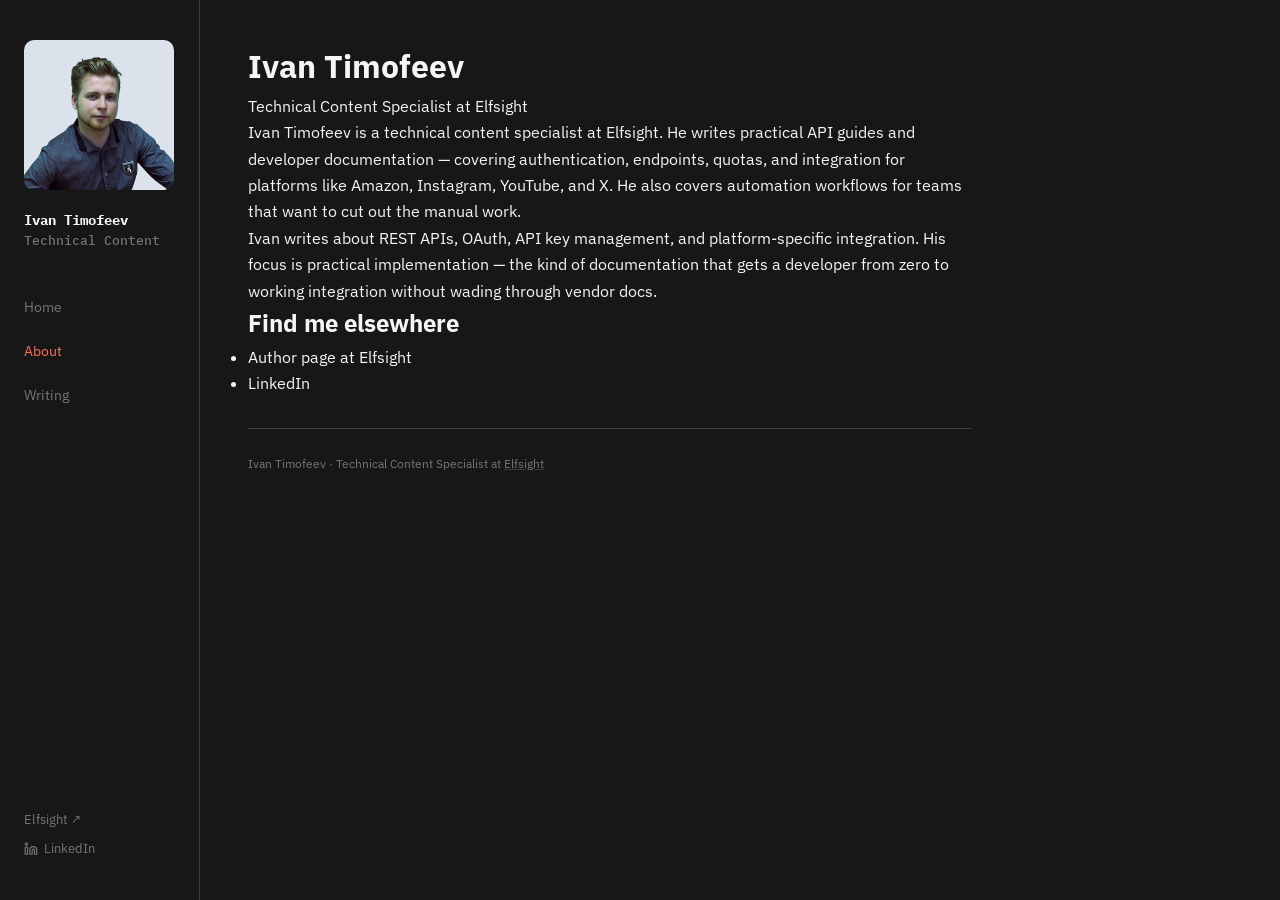
==== about/index.html @ 3353dd78 "Initial deploy" ====
<!DOCTYPE html>
<html lang="en">
<head>
    <meta charset="UTF-8">
    <meta name="viewport" content="width=device-width, initial-scale=1.0">
    <title>About — Ivan Timofeev</title>
    <meta name="description" content="Ivan Timofeev writes practical API guides and developer documentation at Elfsight — covering authentication, endpoints, and integration for major platforms.">
    <link rel="canonical" href="https://itimofeev.cv/about">
    <link rel="preconnect" href="https://fonts.googleapis.com">
    <link rel="preconnect" href="https://fonts.gstatic.com" crossorigin>
    <link href="https://fonts.googleapis.com/css2?family=IBM+Plex+Sans:ital,wght@0,400;0,500;0,600;1,400&family=IBM+Plex+Mono:wght@400;500&display=swap" rel="stylesheet">
    <script type="application/ld+json">
    {
        "@context": "https://schema.org",
        "@type": "Person",
        "name": "Ivan Timofeev",
        "jobTitle": "Technical Content Specialist",
        "url": "https://itimofeev.cv",
        "worksFor": { "@type": "Organization", "name": "Elfsight", "url": "https://elfsight.com" },
        "sameAs": [
            "https://elfsight.com/author/ivan-timofeev/",
            "https://www.linkedin.com/in/ivan-timofeev-435258191/"
        ],
        "knowsAbout": [
            "API integrations", "REST APIs", "OAuth authentication",
            "developer documentation", "automation workflows", "platform APIs"
        ]
    }
    </script>
    
    <link rel="stylesheet" href="/style.css">
</head>
<body>
    <div class="layout">
        <aside class="sidebar">
            <div class="sidebar-top">
                <div class="sidebar-identity">
                <img class="sidebar-photo" src="/images/ivan.jpg" alt="Ivan Timofeev">
                <div class="sidebar-name">
                    <strong>Ivan Timofeev</strong>
                    Technical Content
                </div>
                </div>
                <nav class="sidebar-nav">
                    <a href="/">Home</a>
                    <a href="/about" class="active">About</a>
                    <a href="/writing">Writing</a>
                </nav>
            </div>
            <div class="sidebar-bottom">
                <a href="https://elfsight.com/author/ivan-timofeev/" class="sidebar-social">
                    Elfsight ↗
                </a>
                <a href="https://www.linkedin.com/in/ivan-timofeev-435258191/" class="sidebar-social">
                    <svg viewBox="0 0 24 24" fill="none" stroke="currentColor" stroke-width="2" stroke-linecap="round" stroke-linejoin="round"><path d="M16 8a6 6 0 0 1 6 6v7h-4v-7a2 2 0 0 0-2-2 2 2 0 0 0-2 2v7h-4v-7a6 6 0 0 1 6-6z"/><rect x="2" y="9" width="4" height="12"/><circle cx="4" cy="4" r="2"/></svg>
                    LinkedIn
                </a>
            </div>
        </aside>

        <main class="main">
            <div class="about-content">
                <h1>Ivan Timofeev</h1>
                <p class="about-subtitle">Technical Content Specialist at Elfsight</p>

                <p class="about-bio">Ivan Timofeev is a technical content specialist at Elfsight. He writes practical API guides and developer documentation — covering authentication, endpoints, quotas, and integration for platforms like Amazon, Instagram, YouTube, and X. He also covers automation workflows for teams that want to cut out the manual work.</p>

                <div class="about-focus">
                    <p>Ivan writes about REST APIs, OAuth, API key management, and platform-specific integration. His focus is practical implementation — the kind of documentation that gets a developer from zero to working integration without wading through vendor docs.</p>
                </div>

                <div class="about-links">
                    <h2>Find me elsewhere</h2>
                    <ul class="about-link-list">
                        <li><a href="https://elfsight.com/author/ivan-timofeev/">Author page at Elfsight</a></li>
                        <li><a href="https://www.linkedin.com/in/ivan-timofeev-435258191/">LinkedIn</a></li>
                    </ul>
                </div>
            </div>

            <div class="footer">
                <p>Ivan Timofeev &middot; Technical Content Specialist at <a href="https://elfsight.com">Elfsight</a></p>
            </div>
        </main>
    </div>
</body>
</html>
---- style.css ----
:root {
            --color-bg: #171717; --color-surface: #212121; --color-surface-hover: #2B2B2B;
            --color-text: #F5F5F5; --color-text-secondary: #72767B; --color-accent: #FF6F5C;
            --color-border: #3D3D3D;
            --font-body: 'IBM Plex Sans', -apple-system, sans-serif;
            --font-mono: 'IBM Plex Mono', 'Menlo', monospace;
        }
        *, *::before, *::after { margin: 0; padding: 0; box-sizing: border-box; }
        html { font-size: 16px; -webkit-font-smoothing: antialiased; }
        body { font-family: var(--font-body); color: var(--color-text); background: var(--color-bg); line-height: 1.65; min-height: 100vh; }
        a { color: var(--color-text); text-decoration: none; transition: color 0.2s; }

        /* Sidebar nav */
        .layout { display: grid; grid-template-columns: 200px 1fr; min-height: 100vh; }
        .sidebar {
            position: sticky; top: 0; height: 100vh;
            padding: 2.5rem 1.5rem;
            border-right: 1px solid var(--color-border);
            display: flex; flex-direction: column; justify-content: space-between;
        }
        .sidebar-top { display: flex; flex-direction: column; gap: 2.5rem; }
        .sidebar-identity { display: flex; flex-direction: column; gap: 0.75rem; }
        .sidebar-photo { width: 150px; height: 150px; border-radius: 10px; object-fit: cover; object-position: center top; margin-bottom: 0.5rem; }
        .sidebar-name {
            font-family: var(--font-mono); font-size: 0.82rem; font-weight: 500;
            color: var(--color-text-secondary); line-height: 1.5;
        }
        .sidebar-name strong { color: var(--color-text); display: block; font-size: 0.88rem; }
        .sidebar-nav { display: flex; flex-direction: column; gap: 0.6rem; }
        .sidebar-nav a {
            font-size: 0.88rem; color: var(--color-text-secondary);
            padding: 0.35rem 0; transition: color 0.2s;
        }
        .sidebar-nav a:hover { color: var(--color-text); }
        .sidebar-nav a.active { color: var(--color-accent); }
        .sidebar-bottom { display: flex; flex-direction: column; gap: 0.5rem; }
        .sidebar-social {
            font-size: 0.82rem; color: var(--color-text-secondary);
            display: inline-flex; align-items: center; gap: 0.4rem;
            transition: color 0.2s;
        }
        .sidebar-social:hover { color: var(--color-text); }
        .sidebar-social svg { width: 14px; height: 14px; }

        /* Main content */
        .main { padding: 2.5rem 3rem 2rem; max-width: 820px; }

        /* Hero — function first */
        .hero { margin-bottom: 3rem; }
        .hero-label {
            font-family: var(--font-mono); font-size: 0.8rem; color: var(--color-accent);
            letter-spacing: 0.04em; margin-bottom: 0.75rem;
        }
        .hero h1 {
            font-size: 2.6rem; font-weight: 600; line-height: 1.1;
            letter-spacing: -0.03em; margin-bottom: 1.25rem;
        }
        .hero-description {
            font-size: 1.05rem; line-height: 1.7; color: var(--color-text-secondary);
            max-width: 540px; margin-bottom: 1.25rem;
        }
        .hero-meta {
            font-size: 0.88rem; color: var(--color-text-secondary);
            display: flex; align-items: center; gap: 0.5rem;
        }
        .hero-meta a { color: var(--color-text); font-weight: 500; }
        .hero-meta a:hover { color: var(--color-accent); }

        /* Section labels */
        .section-label {
            font-family: var(--font-mono); font-size: 0.72rem; font-weight: 500;
            color: var(--color-text-secondary); letter-spacing: 0.08em;
            text-transform: uppercase; margin-bottom: 1.25rem;
        }

        /* Article cards — grid */
        .cards-section { margin-bottom: 3rem; }
        .cards-grid { display: grid; grid-template-columns: 1fr 1fr; gap: 0.75rem; }
        .card {
            background: var(--color-surface); border: 1px solid var(--color-border);
            border-radius: 6px; padding: 1.25rem; display: flex; flex-direction: column;
            gap: 0.6rem; transition: border-color 0.2s, background 0.2s;
            text-decoration: none; color: var(--color-text);
        }
        .card:hover { border-color: var(--color-text-secondary); background: var(--color-surface-hover); }
        .card-top { display: flex; align-items: center; justify-content: space-between; }
        .card-tag {
            font-family: var(--font-mono); font-size: 0.7rem; font-weight: 500;
            color: var(--color-accent); background: rgba(255,111,92,0.1);
            padding: 0.15rem 0.5rem; border-radius: 3px;
        }
        .card-arrow { color: var(--color-text-secondary); font-size: 0.85rem; opacity: 0; transition: opacity 0.15s; }
        .card:hover .card-arrow { opacity: 1; }
        .card-title { font-size: 0.93rem; font-weight: 500; line-height: 1.4; }
        .card-desc { font-size: 0.82rem; color: var(--color-text-secondary); line-height: 1.55; }

        .section-link {
            display: inline-block; margin-top: 1rem; font-size: 0.82rem;
            color: var(--color-accent); font-weight: 500;
        }
        .section-link:hover { text-decoration: underline; }

        /* Footer inline */
        .footer {
            margin-top: 2rem; padding-top: 1.5rem; border-top: 1px solid var(--color-border);
            font-size: 0.78rem; color: var(--color-text-secondary);
        }
        .footer a { color: var(--color-text-secondary); text-decoration: underline; text-decoration-color: var(--color-border); }
        .footer a:hover { text-decoration-color: var(--color-accent); }

        /* Mobile: collapse sidebar */
        @media (max-width: 768px) {
            .layout { grid-template-columns: 1fr; }
            .sidebar {
                position: static; height: auto; border-right: none;
                border-bottom: 1px solid var(--color-border);
                padding: 1.5rem; text-align: center;
                flex-direction: column; align-items: center; gap: 1.25rem;
            }
            .sidebar-top { flex-direction: column; align-items: center; gap: 1.25rem; }
            .sidebar-identity { align-items: center; }
            .sidebar-photo { width: 150px; height: 150px; border-radius: 10px; margin-bottom: 0; }
            .sidebar-name { text-align: center; }
            .sidebar-nav { flex-direction: row; gap: 1.5rem; justify-content: center; }
            .sidebar-bottom { flex-direction: row; gap: 1.5rem; justify-content: center; }
            .main { padding: 2rem 1.5rem 1.5rem; }
            .hero h1 { font-size: 1.7rem; }
            .cards-grid { grid-template-columns: 1fr; }
        }
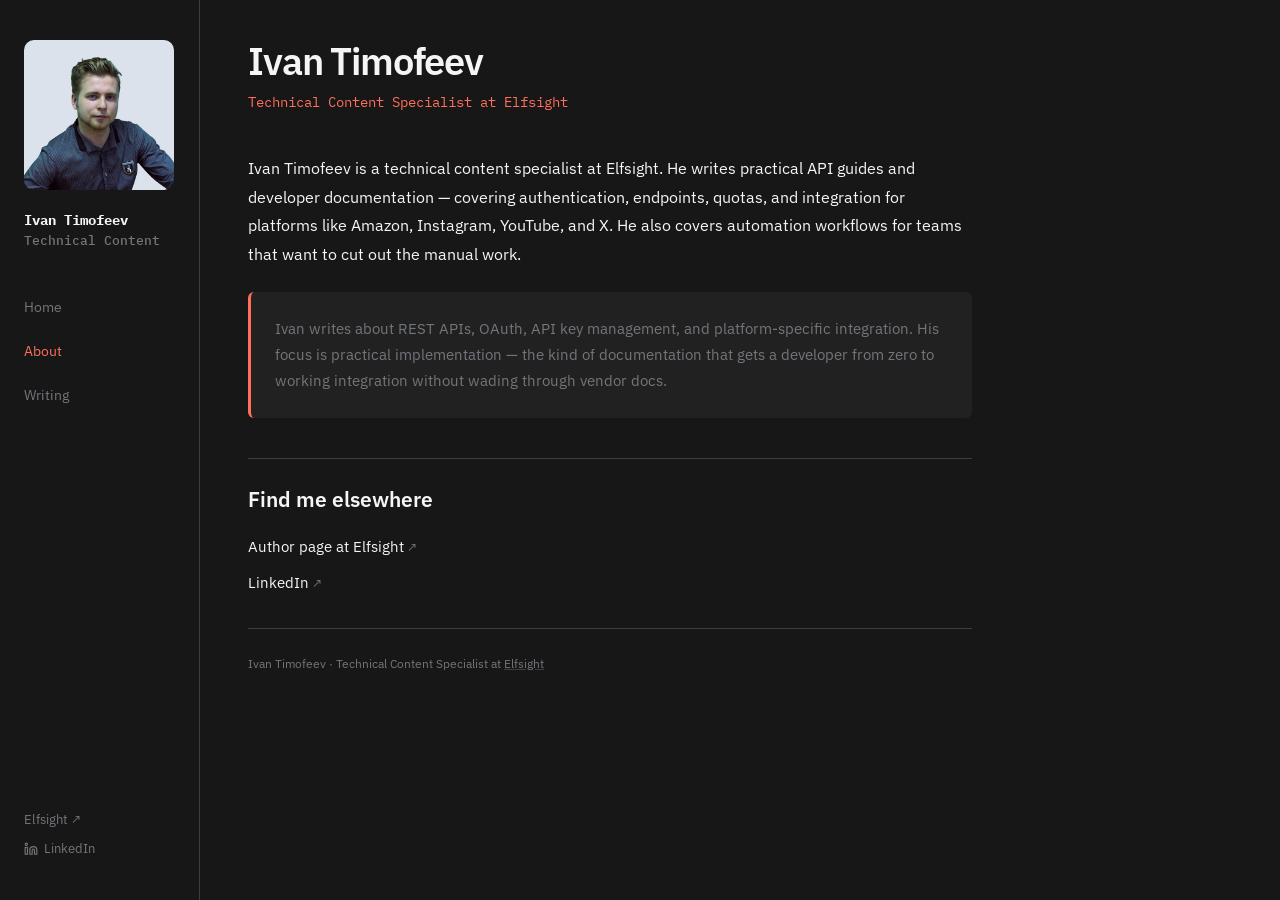
==== commit b4d6eb13: "SEO/entity audit fixes: Person schema, unique meta descriptions, robots tags - Homepage: add Person " ====
--- a/about/index.html
+++ b/about/index.html
@@ -4,7 +4,8 @@
     <meta charset="UTF-8">
     <meta name="viewport" content="width=device-width, initial-scale=1.0">
     <title>About — Ivan Timofeev</title>
-    <meta name="description" content="Ivan Timofeev writes practical API guides and developer documentation at Elfsight — covering authentication, endpoints, and integration for major platforms.">
+    <meta name="description" content="Ivan Timofeev is a Technical Content Specialist at Elfsight — writing practical developer documentation on REST APIs, OAuth, API authentication, and platform integrations for Amazon, Instagram, YouTube, and X.">
+    <meta name="robots" content="index, follow">
     <link rel="canonical" href="https://itimofeev.cv/about">
     <link rel="preconnect" href="https://fonts.googleapis.com">
     <link rel="preconnect" href="https://fonts.gstatic.com" crossorigin>
@@ -15,6 +16,8 @@
         "@type": "Person",
         "name": "Ivan Timofeev",
         "jobTitle": "Technical Content Specialist",
+        "description": "Ivan Timofeev is a technical content specialist at Elfsight. He writes practical API guides and developer documentation — covering authentication, endpoints, quotas, and integration for platforms like Amazon, Instagram, YouTube, and X.",
+        "image": "https://itimofeev.cv/images/ivan.jpg",
         "url": "https://itimofeev.cv",
         "worksFor": { "@type": "Organization", "name": "Elfsight", "url": "https://elfsight.com" },
         "sameAs": [
--- a/style.css
+++ b/style.css
@@ -108,7 +108,34 @@
         .footer a { color: var(--color-text-secondary); text-decoration: underline; text-decoration-color: var(--color-border); }
         .footer a:hover { text-decoration-color: var(--color-accent); }
 
-        /* Mobile: collapse sidebar */
+        /* ── About page ──────────────────────────────────────────── */
+        .about-content h1 { font-size: 2.4rem; font-weight: 600; line-height: 1.1; letter-spacing: -0.03em; margin-bottom: 0.5rem; }
+        .about-subtitle { font-family: var(--font-mono); font-size: 0.9rem; color: var(--color-accent); margin-bottom: 2.5rem; }
+        .about-bio { font-size: 1.02rem; line-height: 1.75; margin-bottom: 1.5rem; }
+        .about-focus { font-size: 0.95rem; line-height: 1.7; color: var(--color-text-secondary); padding: 1.5rem; background: var(--color-surface); border-radius: 6px; margin-bottom: 2.5rem; border-left: 3px solid var(--color-accent); }
+        .about-links { border-top: 1px solid var(--color-border); padding-top: 1.5rem; }
+        .about-links h2 { font-size: 1.3rem; font-weight: 600; margin-bottom: 1rem; }
+        .about-link-list { list-style: none; display: flex; flex-direction: column; gap: 0.6rem; }
+        .about-link-list li a { font-size: 0.93rem; text-decoration: none; color: var(--color-text); }
+        .about-link-list li a:hover { text-decoration: underline; text-decoration-color: var(--color-accent); }
+        .about-link-list li a::after { content: ' \2197'; font-size: 0.8rem; color: var(--color-text-secondary); }
+
+        /* ── Writing page ────────────────────────────────────────── */
+        .writing-content h1 { font-size: 2.4rem; font-weight: 600; line-height: 1.1; letter-spacing: -0.03em; margin-bottom: 2.5rem; }
+        .featured-section { margin-bottom: 2.5rem; }
+        .featured-section h2 { font-family: var(--font-mono); font-size: 0.82rem; font-weight: 500; color: var(--color-text-secondary); letter-spacing: 0.06em; text-transform: uppercase; margin-bottom: 1.5rem; }
+        .featured-article { padding: 1.5rem 0; border-bottom: 1px solid var(--color-border); }
+        .featured-article:first-of-type { border-top: 1px solid var(--color-border); }
+        .featured-article-meta { display: flex; align-items: center; gap: 1rem; margin-bottom: 0.4rem; font-size: 0.78rem; color: var(--color-text-secondary); }
+        .featured-article-meta .tag { font-family: var(--font-mono); font-size: 0.72rem; font-weight: 500; color: var(--color-accent); background: rgba(255,111,92,0.1); padding: 0.15rem 0.55rem; border-radius: 3px; }
+        .featured-article h3 { font-size: 1.15rem; font-weight: 600; margin-bottom: 0.3rem; line-height: 1.35; }
+        .featured-article h3 a { text-decoration: none; color: var(--color-text); }
+        .featured-article h3 a:hover { text-decoration: underline; text-decoration-color: var(--color-accent); }
+        .featured-article-desc { font-size: 0.88rem; color: var(--color-text-secondary); line-height: 1.6; }
+        .linkedin-section { padding-top: 1.5rem; }
+        .linkedin-section h2 { font-family: var(--font-mono); font-size: 0.82rem; font-weight: 500; color: var(--color-text-secondary); letter-spacing: 0.06em; text-transform: uppercase; margin-bottom: 1.5rem; }
+
+        /* ── Responsive ──────────────────────────────────────────── */
         @media (max-width: 768px) {
             .layout { grid-template-columns: 1fr; }
             .sidebar {
@@ -126,4 +153,6 @@
             .main { padding: 2rem 1.5rem 1.5rem; }
             .hero h1 { font-size: 1.7rem; }
             .cards-grid { grid-template-columns: 1fr; }
+            .about-content h1 { font-size: 1.7rem; }
+            .writing-content h1 { font-size: 1.7rem; }
         }
